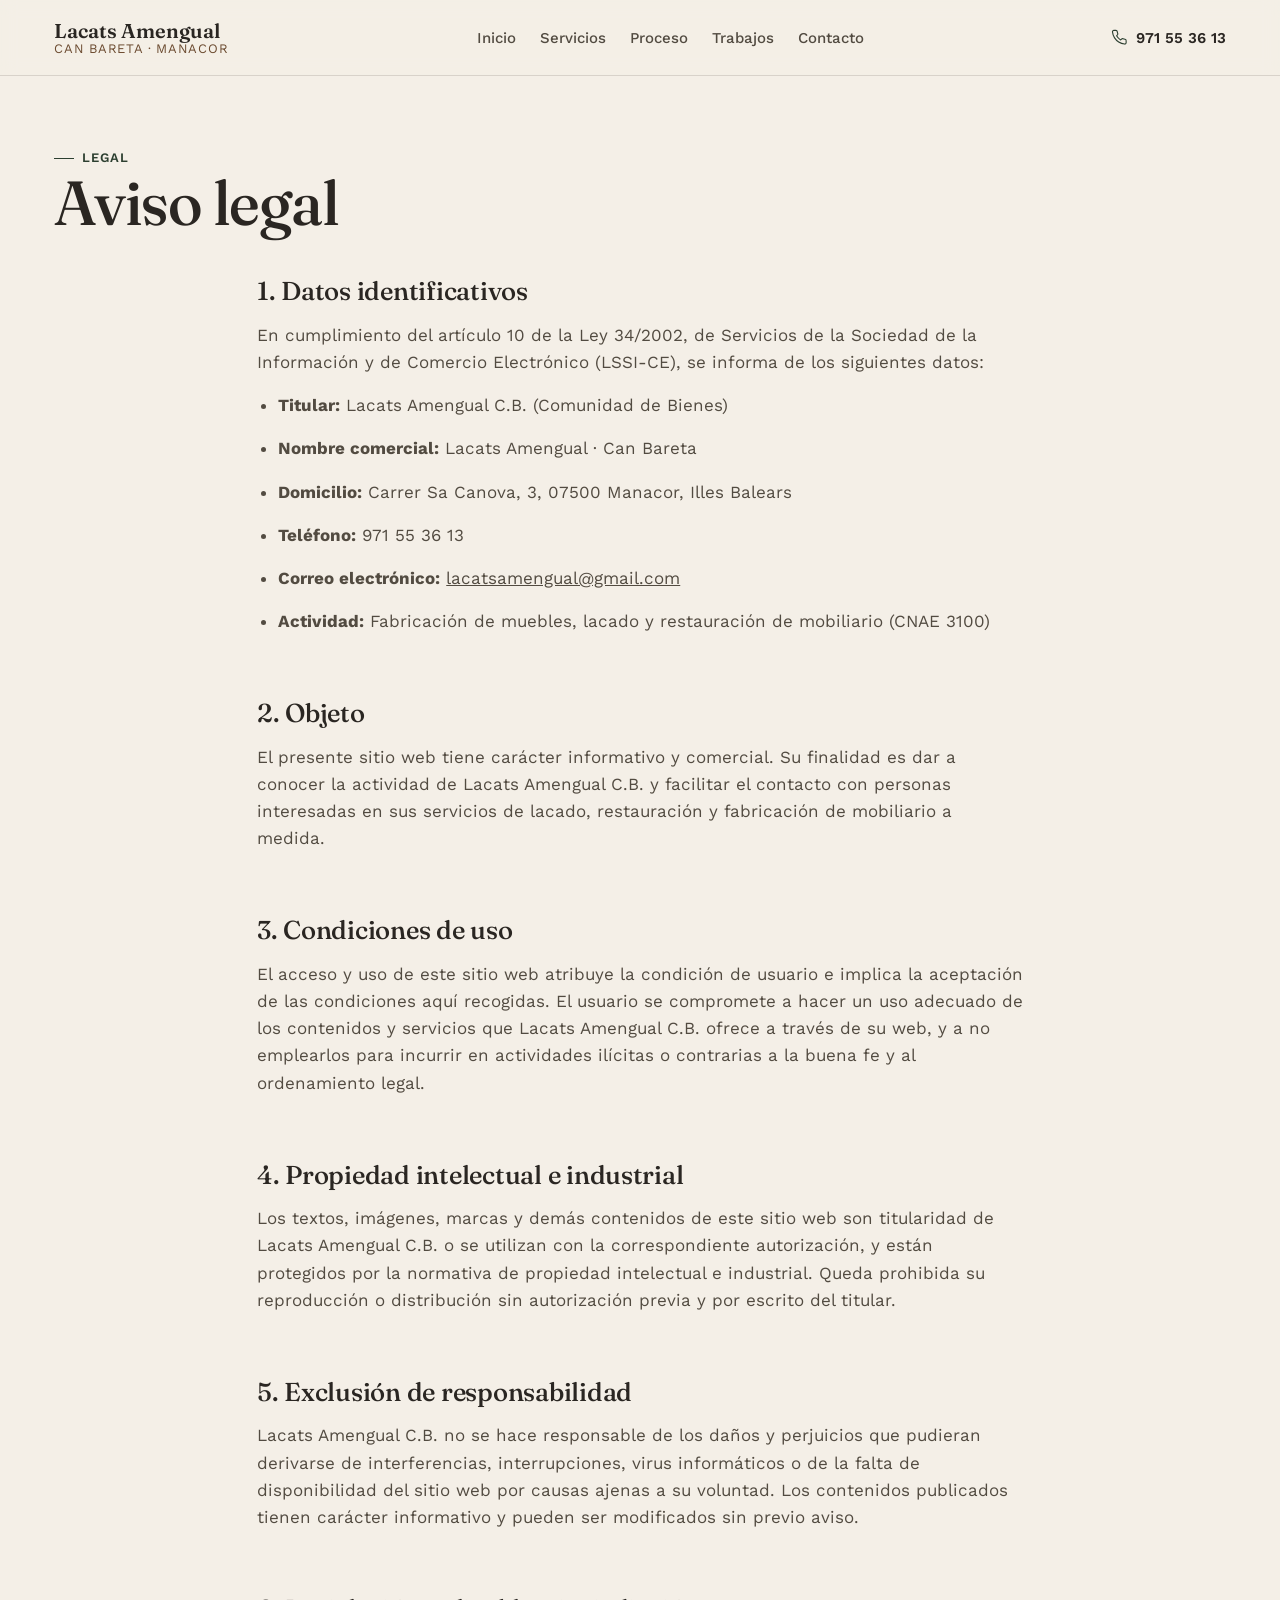
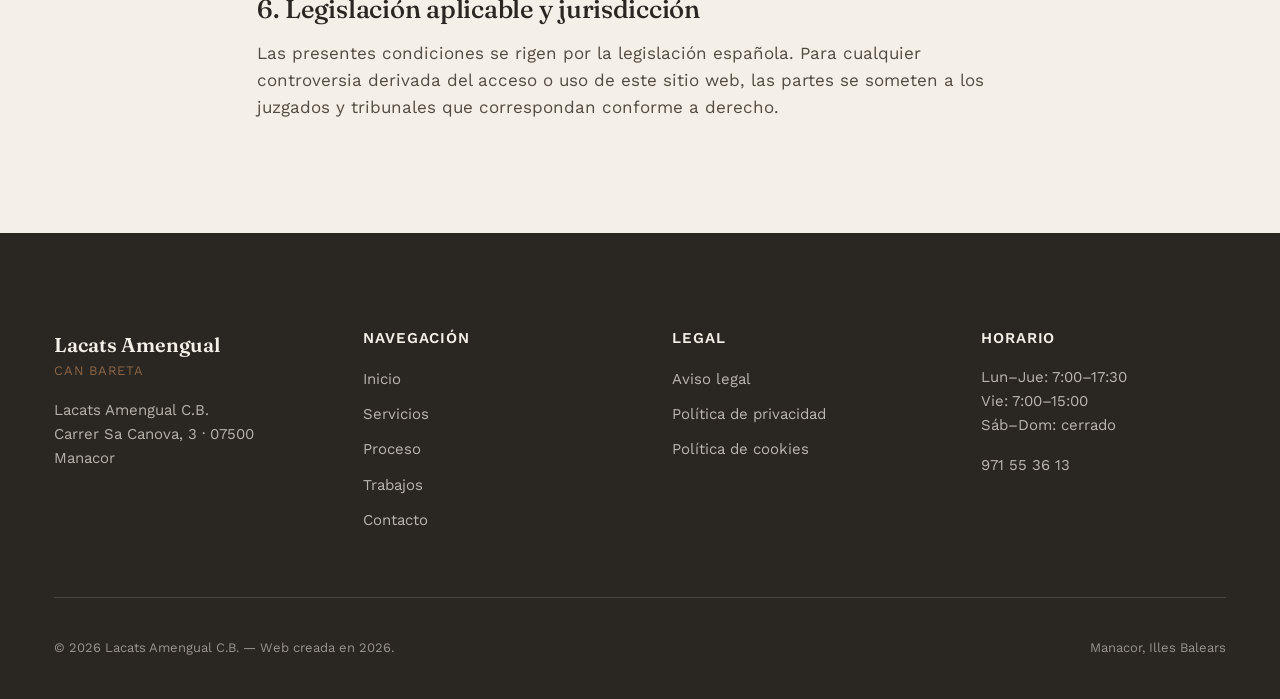
==== aviso-legal.html @ dda6a901 "Primera version de la web: home, paginas legales, assets y config SEO Sitio estatico completo para L" ====
<!doctype html>
<html lang="es">
<head>
<meta charset="UTF-8">
<meta name="viewport" content="width=device-width, initial-scale=1">
<title>Aviso legal | Lacats Amengual</title>
<meta name="description" content="Aviso legal de Lacats Amengual C.B. (Can Bareta), taller de lacado y restauración de mobiliario en Manacor.">
<link rel="canonical" href="https://www.lacatsamengual.es/aviso-legal.html">
<meta name="robots" content="noindex, follow">
<link rel="icon" href="/assets/favicon.svg" type="image/svg+xml">
<link rel="manifest" href="/site.webmanifest">
<meta name="theme-color" content="#3E5641">
<link rel="preconnect" href="https://fonts.googleapis.com">
<link rel="preconnect" href="https://fonts.gstatic.com" crossorigin>
<link rel="stylesheet" href="styles.css">
</head>
<body>
<a class="skip-link" href="#contenido">Saltar al contenido</a>

<header class="site-header">
  <div class="wrap">
    <a class="brand" href="index.html">
      <span class="brand-name">Lacats Amengual</span>
      <span class="brand-sub">Can Bareta · Manacor</span>
    </a>
    <nav class="nav-primary" aria-label="Navegación principal">
      <ul class="nav-links">
        <li><a href="index.html#inicio">Inicio</a></li>
        <li><a href="index.html#servicios">Servicios</a></li>
        <li><a href="index.html#proceso">Proceso</a></li>
        <li><a href="index.html#trabajos">Trabajos</a></li>
        <li><a href="index.html#contacto">Contacto</a></li>
      </ul>
    </nav>
    <div class="header-actions">
      <a class="call-chip" href="tel:+34971553613" aria-label="Llamar al 971 55 36 13">
        <svg viewBox="0 0 24 24" fill="none" stroke="currentColor" stroke-width="1.6" stroke-linecap="round" stroke-linejoin="round" aria-hidden="true"><path d="M22 16.92v3a2 2 0 01-2.18 2 19.79 19.79 0 01-8.63-3.07 19.5 19.5 0 01-6-6 19.79 19.79 0 01-3.07-8.67A2 2 0 014.11 2h3a2 2 0 012 1.72c.13.96.36 1.9.7 2.81a2 2 0 01-.45 2.11L8.09 9.91a16 16 0 006 6l1.27-1.27a2 2 0 012.11-.45c.9.34 1.85.57 2.81.7A2 2 0 0122 16.92z"/></svg>
        971 55 36 13
      </a>
      <button class="nav-toggle" type="button" aria-expanded="false" aria-controls="nav-mobile" aria-label="Abrir menú">
        <svg class="icon-open" viewBox="0 0 24 24" fill="none" stroke="currentColor" stroke-width="1.6" stroke-linecap="round" aria-hidden="true"><line x1="3" y1="6" x2="21" y2="6"/><line x1="3" y1="12" x2="21" y2="12"/><line x1="3" y1="18" x2="21" y2="18"/></svg>
        <svg class="icon-close" viewBox="0 0 24 24" fill="none" stroke="currentColor" stroke-width="1.6" stroke-linecap="round" aria-hidden="true"><line x1="6" y1="6" x2="18" y2="18"/><line x1="18" y1="6" x2="6" y2="18"/></svg>
      </button>
    </div>
  </div>
</header>

<nav id="nav-mobile" class="nav-mobile" aria-label="Navegación móvil">
  <a href="index.html#inicio">Inicio</a>
  <a href="index.html#servicios">Servicios</a>
  <a href="index.html#proceso">Proceso</a>
  <a href="index.html#trabajos">Trabajos</a>
  <a href="index.html#contacto">Contacto</a>
  <a class="btn btn-primary" href="tel:+34971553613">Llamar 971 55 36 13</a>
</nav>

<main id="contenido">
  <div class="wrap legal-hero">
    <span class="eyebrow">Legal</span>
    <h1>Aviso legal</h1>
  </div>

  <div class="wrap section legal-content" style="padding-top:0">
    <h2>1. Datos identificativos</h2>
    <p>En cumplimiento del artículo 10 de la Ley 34/2002, de Servicios de la Sociedad de la Información y de Comercio Electrónico (LSSI-CE), se informa de los siguientes datos:</p>
    <ul>
      <li><strong>Titular:</strong> Lacats Amengual C.B. (Comunidad de Bienes)</li>
      <li><strong>Nombre comercial:</strong> Lacats Amengual · Can Bareta</li>
      <li><strong>Domicilio:</strong> Carrer Sa Canova, 3, 07500 Manacor, Illes Balears</li>
      <li><strong>Teléfono:</strong> 971 55 36 13</li>
      <li><strong>Correo electrónico:</strong> <a href="mailto:lacatsamengual@gmail.com">lacatsamengual@gmail.com</a></li>
      <li><strong>Actividad:</strong> Fabricación de muebles, lacado y restauración de mobiliario (CNAE 3100)</li>
    </ul>

    <h2>2. Objeto</h2>
    <p>El presente sitio web tiene carácter informativo y comercial. Su finalidad es dar a conocer la actividad de Lacats Amengual C.B. y facilitar el contacto con personas interesadas en sus servicios de lacado, restauración y fabricación de mobiliario a medida.</p>

    <h2>3. Condiciones de uso</h2>
    <p>El acceso y uso de este sitio web atribuye la condición de usuario e implica la aceptación de las condiciones aquí recogidas. El usuario se compromete a hacer un uso adecuado de los contenidos y servicios que Lacats Amengual C.B. ofrece a través de su web, y a no emplearlos para incurrir en actividades ilícitas o contrarias a la buena fe y al ordenamiento legal.</p>

    <h2>4. Propiedad intelectual e industrial</h2>
    <p>Los textos, imágenes, marcas y demás contenidos de este sitio web son titularidad de Lacats Amengual C.B. o se utilizan con la correspondiente autorización, y están protegidos por la normativa de propiedad intelectual e industrial. Queda prohibida su reproducción o distribución sin autorización previa y por escrito del titular.</p>

    <h2>5. Exclusión de responsabilidad</h2>
    <p>Lacats Amengual C.B. no se hace responsable de los daños y perjuicios que pudieran derivarse de interferencias, interrupciones, virus informáticos o de la falta de disponibilidad del sitio web por causas ajenas a su voluntad. Los contenidos publicados tienen carácter informativo y pueden ser modificados sin previo aviso.</p>

    <h2>6. Legislación aplicable y jurisdicción</h2>
    <p>Las presentes condiciones se rigen por la legislación española. Para cualquier controversia derivada del acceso o uso de este sitio web, las partes se someten a los juzgados y tribunales que correspondan conforme a derecho.</p>
  </div>
</main>

<footer class="site-footer">
  <div class="wrap">
    <div class="footer-grid">
      <div class="footer-brand">
        <span class="brand-name">Lacats Amengual</span>
        <span class="brand-sub">Can Bareta</span>
        <p>Lacats Amengual C.B.<br>Carrer Sa Canova, 3 · 07500 Manacor</p>
      </div>
      <div class="footer-col">
        <h4>Navegación</h4>
        <ul>
          <li><a href="index.html#inicio">Inicio</a></li>
          <li><a href="index.html#servicios">Servicios</a></li>
          <li><a href="index.html#proceso">Proceso</a></li>
          <li><a href="index.html#trabajos">Trabajos</a></li>
          <li><a href="index.html#contacto">Contacto</a></li>
        </ul>
      </div>
      <div class="footer-col">
        <h4>Legal</h4>
        <ul>
          <li><a href="aviso-legal.html">Aviso legal</a></li>
          <li><a href="politica-privacidad.html">Política de privacidad</a></li>
          <li><a href="politica-cookies.html">Política de cookies</a></li>
        </ul>
      </div>
      <div class="footer-col">
        <h4>Horario</h4>
        <p>Lun–Jue: 7:00–17:30<br>Vie: 7:00–15:00<br>Sáb–Dom: cerrado</p>
        <p style="margin-top: var(--space-sm)"><a href="tel:+34971553613">971 55 36 13</a></p>
      </div>
    </div>
    <div class="footer-bottom">
      <span>© 2026 Lacats Amengual C.B. — Web creada en 2026.</span>
      <span>Manacor, Illes Balears</span>
    </div>
  </div>
</footer>

<a class="call-fab" href="tel:+34971553613" aria-label="Llamar a Lacats Amengual, 971 55 36 13">
  <svg viewBox="0 0 24 24" fill="none" stroke="currentColor" stroke-width="1.8" stroke-linecap="round" stroke-linejoin="round" aria-hidden="true"><path d="M22 16.92v3a2 2 0 01-2.18 2 19.79 19.79 0 01-8.63-3.07 19.5 19.5 0 01-6-6 19.79 19.79 0 01-3.07-8.67A2 2 0 014.11 2h3a2 2 0 012 1.72c.13.96.36 1.9.7 2.81a2 2 0 01-.45 2.11L8.09 9.91a16 16 0 006 6l1.27-1.27a2 2 0 012.11-.45c.9.34 1.85.57 2.81.7A2 2 0 0122 16.92z"/></svg>
</a>

<script src="main.js"></script>
</body>
</html>
---- styles.css ----
/* Lacats Amengual · Can Bareta — hoja de estilos única
   Tokens: color, tipografia, espaciado (escala 4pt), movimiento */

@import url("https://fonts.googleapis.com/css2?family=Fraunces:ital,opsz,wght@0,9..144,400;0,9..144,500;0,9..144,600;1,9..144,500&family=Work+Sans:wght@400;500;600;700&display=swap");

:root {
  /* Color */
  --color-cream: #F4EFE7;
  --color-cream-alt: #ECE3D2;
  --color-paper: #FFFFFF;
  --color-walnut: #6B4A2F;
  --color-walnut-dark: #4E3620;
  --color-walnut-light: #8B6647;
  --color-sage: #3E5641;
  --color-sage-dark: #2C3F30;
  --color-sage-light: #547059;
  --color-charcoal: #2A2622;
  --color-charcoal-soft: #524B41;
  --color-line: rgba(42, 38, 34, 0.14);
  --color-line-strong: rgba(42, 38, 34, 0.26);
  --color-focus: #1E5F74;

  /* Tipografia */
  --font-display: "Fraunces", "Iowan Old Style", Georgia, serif;
  --font-body: "Work Sans", -apple-system, BlinkMacSystemFont, "Segoe UI", sans-serif;

  --text-xs: clamp(0.75rem, 0.72rem + 0.12vw, 0.8125rem);
  --text-sm: clamp(0.875rem, 0.84rem + 0.14vw, 0.9375rem);
  --text-base: clamp(1rem, 0.96rem + 0.16vw, 1.0625rem);
  --text-lg: clamp(1.125rem, 1.07rem + 0.24vw, 1.25rem);
  --text-xl: clamp(1.375rem, 1.28rem + 0.42vw, 1.625rem);
  --text-2xl: clamp(1.75rem, 1.58rem + 0.72vw, 2.25rem);
  --text-3xl: clamp(2.1rem, 1.82rem + 1.2vw, 2.9rem);
  --text-display: clamp(2.6rem, 2.05rem + 2.3vw, 4.4rem);

  --leading-tight: 1.1;
  --leading-snug: 1.32;
  --leading-normal: 1.6;

  /* Espaciado — escala 4pt */
  --space-3xs: 0.25rem;
  --space-2xs: 0.5rem;
  --space-xs: 0.75rem;
  --space-sm: 1rem;
  --space-md: 1.5rem;
  --space-lg: 2.5rem;
  --space-xl: 4rem;
  --space-2xl: 6rem;
  --space-3xl: 8.5rem;

  /* Movimiento */
  --ease-out: cubic-bezier(0.16, 1, 0.3, 1);
  --ease-in-out: cubic-bezier(0.65, 0, 0.35, 1);
  --dur-fast: 150ms;
  --dur-base: 240ms;
  --dur-slow: 420ms;

  --radius-sm: 2px;
  --radius-md: 6px;
  --radius-full: 999px;

  --max-width: 1220px;
  --header-height: 76px;
}

/* Reset */
*, *::before, *::after { box-sizing: border-box; }
html { overflow-x: clip; }
body { overflow-x: clip; }
html { scroll-behavior: smooth; }
body {
  margin: 0;
  min-height: 100vh;
  background: var(--color-cream);
  color: var(--color-charcoal);
  font-family: var(--font-body);
  font-size: var(--text-base);
  line-height: var(--leading-normal);
  -webkit-font-smoothing: antialiased;
  text-rendering: optimizeLegibility;
}
img, svg { display: block; max-width: 100%; height: auto; }
a { color: inherit; }
ul, ol { margin: 0; padding: 0; list-style: none; }
h1, h2, h3, h4, p, figure { margin: 0; }
button { font: inherit; color: inherit; background: none; border: 0; cursor: pointer; }
input, textarea, select { font: inherit; color: inherit; }

@media (prefers-reduced-motion: reduce) {
  html { scroll-behavior: auto; }
  *, *::before, *::after {
    animation-duration: 0.01ms !important;
    animation-iteration-count: 1 !important;
    transition-duration: 0.01ms !important;
    scroll-behavior: auto !important;
  }
}

/* Tipografia base */
h1, h2, h3, h4 {
  font-family: var(--font-display);
  font-weight: 500;
  font-style: normal;
  letter-spacing: -0.01em;
  color: var(--color-charcoal);
  overflow-wrap: anywhere;
}
h1 { font-size: var(--text-display); line-height: var(--leading-tight); letter-spacing: -0.02em; }
h2 { font-size: var(--text-3xl); line-height: var(--leading-tight); }
h3 { font-size: var(--text-xl); line-height: var(--leading-snug); }
h4 { font-size: var(--text-lg); line-height: var(--leading-snug); font-weight: 600; font-family: var(--font-body); }

.eyebrow {
  display: inline-flex;
  align-items: center;
  gap: var(--space-2xs);
  font-family: var(--font-body);
  font-size: var(--text-xs);
  font-weight: 600;
  letter-spacing: 0.08em;
  text-transform: uppercase;
  color: var(--color-sage-dark);
}
.eyebrow::before {
  content: "";
  width: 1.25rem;
  height: 1px;
  background: currentColor;
}

.lede {
  font-size: var(--text-lg);
  color: var(--color-charcoal-soft);
  max-width: 46ch;
}

/* Utilidades de layout */
.wrap {
  width: 100%;
  max-width: var(--max-width);
  margin-inline: auto;
  padding-inline: var(--space-md);
}
.section { padding-block: var(--space-2xl); }
.section--alt { background: var(--color-cream-alt); }
.section-head {
  display: flex;
  flex-direction: column;
  gap: var(--space-xs);
  max-width: 60ch;
  margin-bottom: var(--space-xl);
}
.hr-line { border: 0; border-top: 1px solid var(--color-line); margin: 0; }

.skip-link {
  position: absolute;
  left: var(--space-sm);
  top: -3rem;
  background: var(--color-charcoal);
  color: var(--color-cream);
  padding: var(--space-2xs) var(--space-sm);
  border-radius: var(--radius-sm);
  z-index: 200;
  transition: top var(--dur-base) var(--ease-out);
}
.skip-link:focus { top: var(--space-sm); }

:focus-visible {
  outline: 2px solid var(--color-focus);
  outline-offset: 2px;
}

/* Botones */
.btn {
  display: inline-flex;
  align-items: center;
  justify-content: center;
  gap: var(--space-2xs);
  padding: 0.9rem 1.5rem;
  border-radius: var(--radius-sm);
  font-weight: 600;
  font-size: var(--text-sm);
  letter-spacing: 0.01em;
  white-space: nowrap;
  text-decoration: none;
  border: 1px solid transparent;
  transition: background var(--dur-base) var(--ease-out), color var(--dur-base) var(--ease-out),
    border-color var(--dur-base) var(--ease-out), transform var(--dur-fast) var(--ease-out);
}
.btn:active { transform: translateY(1px); }
.btn-primary { background: var(--color-sage); color: var(--color-cream); }
.btn-primary:hover { background: var(--color-sage-dark); }
.btn-outline { background: transparent; color: var(--color-charcoal); border-color: var(--color-line-strong); }
.btn-outline:hover { border-color: var(--color-charcoal); background: rgba(42,38,34,0.04); }
.btn-ghost { background: transparent; color: var(--color-walnut-dark); padding-inline: 0.25rem; }
.btn-ghost:hover { color: var(--color-sage-dark); }
.btn svg { width: 1.05em; height: 1.05em; flex: none; }

/* Cabecera */
.site-header {
  position: fixed;
  top: 0; left: 0; right: 0;
  z-index: 100;
  height: var(--header-height);
  display: flex;
  align-items: center;
  background: rgba(244, 239, 231, 0.92);
  backdrop-filter: blur(8px);
  border-bottom: 1px solid var(--color-line);
}
.site-header .wrap {
  display: flex;
  align-items: center;
  justify-content: space-between;
  gap: var(--space-md);
}
.brand {
  display: flex;
  flex-direction: column;
  line-height: 1.15;
  text-decoration: none;
}
.brand-name { font-family: var(--font-display); font-weight: 600; font-size: var(--text-lg); color: var(--color-charcoal); }
.brand-sub { font-size: var(--text-xs); letter-spacing: 0.06em; text-transform: uppercase; color: var(--color-walnut); }

.nav-primary { display: flex; align-items: center; gap: var(--space-lg); }
.nav-links { display: flex; gap: var(--space-md); }
.nav-links a {
  text-decoration: none;
  font-size: var(--text-sm);
  font-weight: 500;
  color: var(--color-charcoal-soft);
  padding-block: var(--space-3xs);
  border-bottom: 1px solid transparent;
  transition: color var(--dur-base) var(--ease-out), border-color var(--dur-base) var(--ease-out);
}
.nav-links a:hover, .nav-links a.is-active { color: var(--color-charcoal); border-color: var(--color-sage); }

.header-actions { display: flex; align-items: center; gap: var(--space-sm); }
.call-chip {
  display: inline-flex;
  align-items: center;
  gap: var(--space-2xs);
  font-weight: 600;
  font-size: var(--text-sm);
  text-decoration: none;
  color: var(--color-charcoal);
}
.call-chip svg { width: 1.1em; height: 1.1em; color: var(--color-sage-dark); }

.nav-toggle {
  display: none;
  width: 44px; height: 44px;
  align-items: center;
  justify-content: center;
  border-radius: var(--radius-sm);
}
.nav-toggle svg { width: 22px; height: 22px; }
.nav-toggle .icon-close { display: none; }
.nav-toggle[aria-expanded="true"] .icon-open { display: none; }
.nav-toggle[aria-expanded="true"] .icon-close { display: block; }

/* Hero */
.hero {
  padding-top: calc(var(--header-height) + var(--space-2xl));
  padding-bottom: var(--space-2xl);
  position: relative;
}
.hero .wrap {
  display: grid;
  grid-template-columns: 1.05fr 0.95fr;
  gap: var(--space-2xl);
  align-items: center;
}
.hero-copy { display: flex; flex-direction: column; gap: var(--space-md); }
.hero-title { font-size: var(--text-display); }
.hero-actions { display: flex; flex-wrap: wrap; gap: var(--space-sm); margin-top: var(--space-xs); }
.hero-meta {
  display: flex;
  flex-wrap: wrap;
  gap: var(--space-md);
  margin-top: var(--space-sm);
  padding-top: var(--space-sm);
  border-top: 1px solid var(--color-line);
  font-size: var(--text-sm);
  color: var(--color-charcoal-soft);
}
.hero-meta strong { color: var(--color-charcoal); font-weight: 600; }
.hero-media { position: relative; }
.hero-media figure {
  border-radius: var(--radius-md);
  overflow: hidden;
  border: 1px solid var(--color-line);
  aspect-ratio: 4 / 5;
}
.hero-media img { width: 100%; height: 100%; object-fit: cover; }
.hero-rating {
  position: absolute;
  left: -1.25rem;
  bottom: -1.25rem;
  background: var(--color-paper);
  border: 1px solid var(--color-line);
  border-radius: var(--radius-md);
  padding: var(--space-sm) var(--space-md);
  display: flex;
  align-items: center;
  gap: var(--space-xs);
  box-shadow: 0 12px 28px -18px rgba(42,38,34,0.35);
}
.hero-rating .stars { color: var(--color-walnut); font-size: var(--text-lg); letter-spacing: 0.05em; }
.hero-rating .rating-text { font-size: var(--text-xs); color: var(--color-charcoal-soft); }
.hero-rating .rating-text strong { color: var(--color-charcoal); font-family: var(--font-display); font-size: var(--text-base); }

/* Servicios */
.service-grid {
  display: grid;
  grid-template-columns: minmax(0, 1fr);
  border-top: 1px solid var(--color-line);
  border-left: 1px solid var(--color-line);
  border-radius: var(--radius-md);
  overflow: hidden;
}
@media (min-width: 640px) { .service-grid { grid-template-columns: repeat(2, minmax(0, 1fr)); } }
@media (min-width: 980px) { .service-grid { grid-template-columns: repeat(3, minmax(0, 1fr)); } }
.service-card {
  background: var(--color-paper);
  padding: var(--space-lg) var(--space-md);
  display: flex;
  flex-direction: column;
  gap: var(--space-sm);
  border-right: 1px solid var(--color-line);
  border-bottom: 1px solid var(--color-line);
  transition: background var(--dur-base) var(--ease-out);
}
.service-card:hover { background: var(--color-cream); }
.service-icon {
  width: 2.75rem; height: 2.75rem;
  display: flex; align-items: center; justify-content: center;
  border: 1px solid var(--color-line-strong);
  border-radius: var(--radius-full);
  color: var(--color-sage-dark);
}
.service-icon svg { width: 1.4rem; height: 1.4rem; }
.service-card p { color: var(--color-charcoal-soft); font-size: var(--text-sm); }

/* Diferenciales */
.diff-grid {
  display: grid;
  grid-template-columns: repeat(auto-fit, minmax(220px, 1fr));
  gap: var(--space-lg);
}
.diff-item { display: flex; flex-direction: column; gap: var(--space-2xs); border-top: 1px solid var(--color-line-strong); padding-top: var(--space-sm); }
.diff-figure { font-family: var(--font-display); font-size: var(--text-2xl); color: var(--color-walnut); }
.diff-item p { color: var(--color-charcoal-soft); font-size: var(--text-sm); }

/* Proceso */
.process-list { display: flex; flex-direction: column; }
.process-item {
  display: grid;
  grid-template-columns: 4.5rem 1fr;
  gap: var(--space-md);
  padding-block: var(--space-lg);
  border-top: 1px solid var(--color-line);
}
.process-item:last-child { border-bottom: 1px solid var(--color-line); }
.process-num { font-family: var(--font-display); font-size: var(--text-2xl); color: var(--color-sage); line-height: 1; }
.process-body h3 { margin-bottom: var(--space-2xs); }
.process-body p { color: var(--color-charcoal-soft); max-width: 60ch; }

/* Galeria */
.gallery-grid {
  display: grid;
  grid-template-columns: repeat(2, minmax(0, 1fr));
  gap: var(--space-sm);
}
@media (min-width: 720px) { .gallery-grid { grid-template-columns: repeat(3, minmax(0, 1fr)); } }
.gallery-item {
  border: 0;
  padding: 0;
  border-radius: var(--radius-md);
  overflow: hidden;
  position: relative;
  aspect-ratio: 4 / 3;
  cursor: zoom-in;
}
.gallery-item:nth-child(5n+1) { aspect-ratio: 3 / 4; }
.gallery-item img { width: 100%; height: 100%; object-fit: cover; transition: transform var(--dur-slow) var(--ease-out); }
.gallery-item:hover img, .gallery-item:focus-visible img { transform: scale(1.04); }
.gallery-caption {
  position: absolute; inset-inline: 0; bottom: 0;
  padding: var(--space-sm);
  font-size: var(--text-xs);
  color: #fff;
  background: linear-gradient(to top, rgba(20,18,15,0.72), transparent);
  text-align: left;
  opacity: 0;
  transform: translateY(6px);
  transition: opacity var(--dur-base) var(--ease-out), transform var(--dur-base) var(--ease-out);
}
.gallery-item:hover .gallery-caption, .gallery-item:focus-visible .gallery-caption { opacity: 1; transform: translateY(0); }

.lightbox {
  position: fixed; inset: 0; z-index: 300;
  background: rgba(20, 18, 15, 0.92);
  display: none;
  align-items: center;
  justify-content: center;
  padding: var(--space-md);
}
.lightbox.is-open { display: flex; }
.lightbox figure { max-width: min(90vw, 1100px); max-height: 82vh; margin: 0; }
.lightbox img { max-height: 82vh; width: auto; margin-inline: auto; border-radius: var(--radius-sm); }
.lightbox figcaption { color: var(--color-cream); text-align: center; margin-top: var(--space-sm); font-size: var(--text-sm); }
.lightbox-close {
  position: absolute; top: var(--space-md); right: var(--space-md);
  width: 44px; height: 44px;
  display: flex; align-items: center; justify-content: center;
  color: var(--color-cream);
  border: 1px solid rgba(244,239,231,0.3);
  border-radius: var(--radius-full);
}
.lightbox-close svg { width: 20px; height: 20px; }
.lightbox-nav {
  position: absolute; top: 50%; transform: translateY(-50%);
  width: 48px; height: 48px;
  display: flex; align-items: center; justify-content: center;
  color: var(--color-cream);
  border: 1px solid rgba(244,239,231,0.3);
  border-radius: var(--radius-full);
}
.lightbox-nav svg { width: 22px; height: 22px; }
.lightbox-prev { left: var(--space-md); }
.lightbox-next { right: var(--space-md); }

/* Testimonios */
.testimonial-head {
  display: flex;
  align-items: baseline;
  justify-content: space-between;
  flex-wrap: wrap;
  gap: var(--space-md);
  margin-bottom: var(--space-xl);
}
.rating-badge { display: flex; align-items: center; gap: var(--space-sm); }
.rating-badge .stars { color: var(--color-walnut); font-size: var(--text-xl); }
.rating-badge .rating-num { font-family: var(--font-display); font-size: var(--text-2xl); }
.testimonial-grid {
  display: grid;
  grid-template-columns: repeat(auto-fit, minmax(260px, 1fr));
  gap: var(--space-md);
}
.testimonial-card {
  background: var(--color-paper);
  border: 1px solid var(--color-line);
  border-radius: var(--radius-md);
  padding: var(--space-lg) var(--space-md);
  display: flex;
  flex-direction: column;
  gap: var(--space-sm);
}
.testimonial-card .stars { color: var(--color-walnut); font-size: var(--text-sm); letter-spacing: 0.1em; }
.testimonial-card blockquote { margin: 0; font-family: var(--font-display); font-size: var(--text-lg); line-height: var(--leading-snug); }
.testimonial-card cite { font-style: normal; font-size: var(--text-sm); color: var(--color-charcoal-soft); }

/* Zona de servicio */
.service-area { display: flex; flex-wrap: wrap; gap: var(--space-sm); }
.area-chip {
  border: 1px solid var(--color-line-strong);
  border-radius: var(--radius-full);
  padding: var(--space-2xs) var(--space-sm);
  font-size: var(--text-sm);
}
.area-chip.is-primary { background: var(--color-sage); color: var(--color-cream); border-color: var(--color-sage); font-weight: 600; }

/* Contacto */
.contact-grid {
  display: grid;
  grid-template-columns: 1fr;
  gap: var(--space-xl);
}
@media (min-width: 900px) { .contact-grid { grid-template-columns: 0.9fr 1.1fr; } }
.contact-info { display: flex; flex-direction: column; gap: var(--space-lg); }
.contact-block h3 { margin-bottom: var(--space-2xs); }
.contact-block p, .contact-block a { color: var(--color-charcoal-soft); text-decoration: none; }
.contact-block .contact-phone { font-family: var(--font-display); font-size: var(--text-2xl); color: var(--color-charcoal); text-decoration: none; }
.contact-block .contact-phone:hover { color: var(--color-sage-dark); }
.hours-table { width: 100%; border-collapse: collapse; font-size: var(--text-sm); }
.hours-table td { padding-block: var(--space-2xs); border-top: 1px solid var(--color-line); }
.hours-table td:last-child { text-align: right; color: var(--color-charcoal); font-weight: 500; }

.map-frame {
  border: 1px solid var(--color-line);
  border-radius: var(--radius-md);
  overflow: hidden;
  aspect-ratio: 16 / 10;
  position: relative;
  background: var(--color-cream-alt);
}
.map-frame iframe { width: 100%; height: 100%; border: 0; }
.map-consent {
  position: absolute; inset: 0;
  display: flex; flex-direction: column; align-items: center; justify-content: center;
  gap: var(--space-sm);
  text-align: center;
  padding: var(--space-md);
}
.map-consent p { font-size: var(--text-sm); color: var(--color-charcoal-soft); max-width: 40ch; }

.contact-form {
  background: var(--color-paper);
  border: 1px solid var(--color-line);
  border-radius: var(--radius-md);
  padding: var(--space-lg);
  display: flex;
  flex-direction: column;
  gap: var(--space-md);
}
.form-row { display: flex; flex-direction: column; gap: var(--space-2xs); }
.form-row label { font-size: var(--text-sm); font-weight: 600; }
.form-row .req { color: var(--color-sage-dark); font-weight: 400; }
.form-row input, .form-row select, .form-row textarea {
  border: 1px solid var(--color-line-strong);
  border-radius: var(--radius-sm);
  padding: 0.75rem 0.9rem;
  background: var(--color-cream);
  font-size: var(--text-base);
  transition: border-color var(--dur-base) var(--ease-out), background var(--dur-base) var(--ease-out);
}
.form-row input:hover, .form-row select:hover, .form-row textarea:hover { border-color: var(--color-charcoal-soft); }
.form-row input:focus-visible, .form-row select:focus-visible, .form-row textarea:focus-visible { background: var(--color-paper); }
.form-row textarea { resize: vertical; min-height: 7rem; }
.form-row.has-error input, .form-row.has-error select, .form-row.has-error textarea { border-color: #A23B2E; }
.field-error { display: none; font-size: var(--text-xs); color: #A23B2E; }
.form-row.has-error .field-error { display: block; }
.form-honeypot { position: absolute; left: -9999px; width: 1px; height: 1px; overflow: hidden; }
.form-status { font-size: var(--text-sm); padding: var(--space-sm); border-radius: var(--radius-sm); display: none; }
.form-status.is-visible { display: block; }
.form-status.is-success { background: rgba(62,86,65,0.1); color: var(--color-sage-dark); }
.form-status.is-error { background: rgba(162,59,46,0.1); color: #A23B2E; }

/* Pie de pagina */
.site-footer { background: var(--color-charcoal); color: var(--color-cream); padding-block: var(--space-2xl) var(--space-lg); }
.footer-grid {
  display: grid;
  grid-template-columns: repeat(auto-fit, minmax(200px, 1fr));
  gap: var(--space-xl);
  padding-bottom: var(--space-xl);
  border-bottom: 1px solid rgba(244,239,231,0.14);
}
.footer-brand { display: flex; flex-direction: column; }
.footer-brand .brand-name { color: var(--color-cream); }
.footer-brand .brand-sub { color: var(--color-walnut-light); }
.footer-brand p { margin-top: var(--space-sm); color: rgba(244,239,231,0.7); font-size: var(--text-sm); max-width: 32ch; }
.footer-col h4 { color: var(--color-cream); font-family: var(--font-body); font-size: var(--text-sm); text-transform: uppercase; letter-spacing: 0.06em; margin-bottom: var(--space-sm); }
.footer-col ul { display: flex; flex-direction: column; gap: var(--space-2xs); }
.footer-col a, .footer-col p { color: rgba(244,239,231,0.72); text-decoration: none; font-size: var(--text-sm); }
.footer-col a:hover { color: var(--color-cream); }
.footer-bottom {
  padding-top: var(--space-lg);
  display: flex;
  flex-wrap: wrap;
  gap: var(--space-sm);
  justify-content: space-between;
  font-size: var(--text-xs);
  color: rgba(244,239,231,0.55);
}

/* Boton flotante de llamada (movil) */
.call-fab {
  position: fixed;
  right: var(--space-md);
  bottom: var(--space-md);
  z-index: 90;
  width: 56px; height: 56px;
  border-radius: var(--radius-full);
  background: var(--color-sage);
  color: var(--color-cream);
  display: none;
  align-items: center;
  justify-content: center;
  text-decoration: none;
  box-shadow: 0 14px 30px -12px rgba(42,38,34,0.55);
  transition: background var(--dur-base) var(--ease-out), transform var(--dur-fast) var(--ease-out);
}
.call-fab:hover { background: var(--color-sage-dark); }
.call-fab:active { transform: scale(0.96); }
.call-fab svg { width: 24px; height: 24px; }

/* Cookies */
.cookie-banner {
  position: fixed; inset-inline: 0; bottom: 0; z-index: 250;
  background: var(--color-charcoal);
  color: var(--color-cream);
  padding: var(--space-md);
  display: none;
}
.cookie-banner.is-visible { display: block; }
.cookie-banner .wrap { display: flex; flex-wrap: wrap; gap: var(--space-md); align-items: center; justify-content: space-between; max-width: var(--max-width); }
.cookie-banner p { font-size: var(--text-sm); color: rgba(244,239,231,0.85); max-width: 60ch; }
.cookie-banner a { color: var(--color-cream); text-decoration: underline; }
.cookie-actions { display: flex; gap: var(--space-sm); flex: none; }

/* Reveal on scroll */
.reveal { opacity: 0; transform: translateY(14px); transition: opacity var(--dur-slow) var(--ease-out), transform var(--dur-slow) var(--ease-out); }
.reveal.is-visible { opacity: 1; transform: translateY(0); }
@media (prefers-reduced-motion: reduce) {
  .reveal { opacity: 1; transform: none; transition: none; }
}

/* Menu movil */
.nav-mobile {
  position: fixed;
  top: var(--header-height); left: 0; right: 0; bottom: 0;
  background: var(--color-cream);
  z-index: 95;
  padding: var(--space-lg) var(--space-md);
  display: none;
  flex-direction: column;
  gap: var(--space-lg);
  overflow-y: auto;
}
.nav-mobile.is-open { display: flex; }
.nav-mobile a {
  font-family: var(--font-display);
  font-size: var(--text-2xl);
  text-decoration: none;
  color: var(--color-charcoal);
}
.nav-mobile .btn { align-self: flex-start; }

/* Paginas legales */
.legal-content { max-width: 74ch; }
.legal-content h2 { margin-top: var(--space-xl); margin-bottom: var(--space-sm); font-size: var(--text-xl); }
.legal-content h2:first-child { margin-top: 0; }
.legal-content p, .legal-content li { color: var(--color-charcoal-soft); margin-bottom: var(--space-sm); }
.legal-content ul { list-style: disc; padding-left: 1.25em; }
.legal-content .fill { color: var(--color-sage-dark); font-weight: 600; background: rgba(62,86,65,0.1); padding: 0 0.25em; border-radius: var(--radius-sm); }
.legal-hero { padding-top: calc(var(--header-height) + var(--space-xl)); padding-bottom: var(--space-lg); }

/* Responsive */
@media (max-width: 979px) {
  .nav-links, .header-actions .call-chip { display: none; }
  .nav-toggle { display: flex; }
  .hero .wrap { grid-template-columns: 1fr; }
  .hero-media { order: -1; }
  .hero-rating { left: var(--space-sm); bottom: -1rem; }
  .call-fab { display: flex; }
}
@media (max-width: 639px) {
  .hero-title { font-size: clamp(2.25rem, 8vw + 1rem, 3rem); }
  .process-item { grid-template-columns: 1fr; gap: var(--space-2xs); }
  .lightbox-nav { width: 40px; height: 40px; }
}

/* Grid con imagenes: nunca 1fr sin minmax(0, ...) */
.gallery-grid, .service-grid { min-width: 0; }
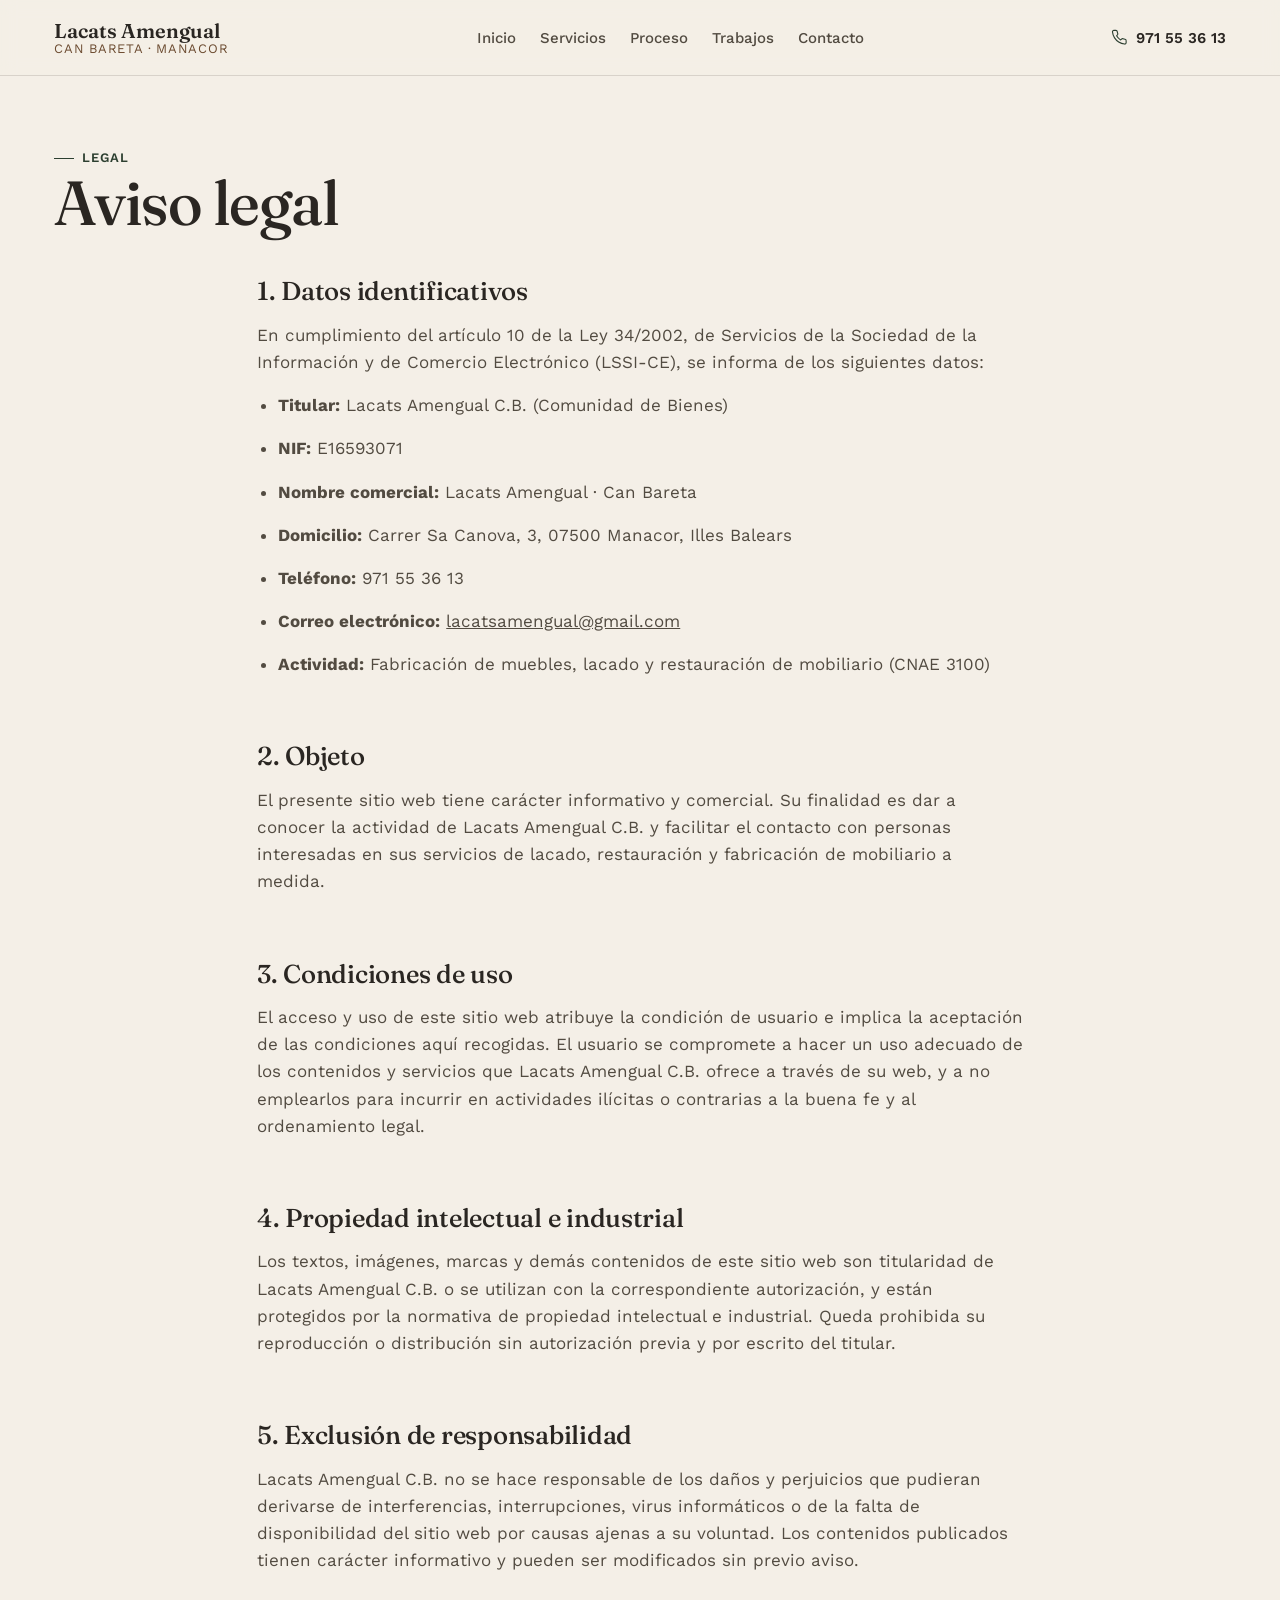
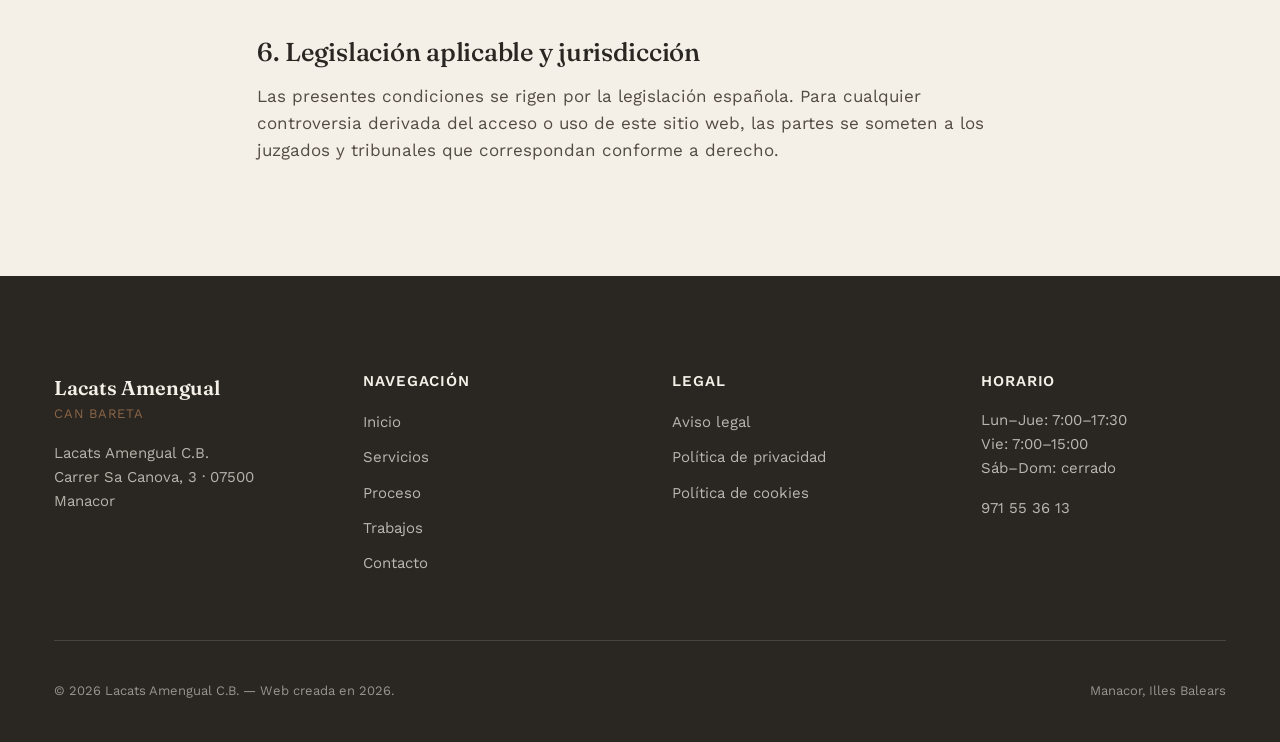
==== commit 19ff7ece: "Publicar NIF en el aviso legal Anade el NIF de Lacats Amengual C.B. (E16593071), requisito del artic" ====
--- a/aviso-legal.html
+++ b/aviso-legal.html
@@ -65,6 +65,7 @@
     <p>En cumplimiento del artículo 10 de la Ley 34/2002, de Servicios de la Sociedad de la Información y de Comercio Electrónico (LSSI-CE), se informa de los siguientes datos:</p>
     <ul>
       <li><strong>Titular:</strong> Lacats Amengual C.B. (Comunidad de Bienes)</li>
+      <li><strong>NIF:</strong> E16593071</li>
       <li><strong>Nombre comercial:</strong> Lacats Amengual · Can Bareta</li>
       <li><strong>Domicilio:</strong> Carrer Sa Canova, 3, 07500 Manacor, Illes Balears</li>
       <li><strong>Teléfono:</strong> 971 55 36 13</li>
--- a/styles.css
+++ b/styles.css
@@ -383,7 +383,6 @@
   aspect-ratio: 4 / 3;
   cursor: zoom-in;
 }
-.gallery-item:nth-child(5n+1) { aspect-ratio: 3 / 4; }
 .gallery-item img { width: 100%; height: 100%; object-fit: cover; transition: transform var(--dur-slow) var(--ease-out); }
 .gallery-item:hover img, .gallery-item:focus-visible img { transform: scale(1.04); }
 .gallery-caption {
@@ -475,17 +474,18 @@
 /* Contacto */
 .contact-grid {
   display: grid;
-  grid-template-columns: 1fr;
+  grid-template-columns: minmax(0, 1fr);
   gap: var(--space-xl);
-}
-@media (min-width: 900px) { .contact-grid { grid-template-columns: 0.9fr 1.1fr; } }
-.contact-info { display: flex; flex-direction: column; gap: var(--space-lg); }
+  min-width: 0;
+}
+@media (min-width: 900px) { .contact-grid { grid-template-columns: minmax(0, 0.9fr) minmax(0, 1.1fr); } }
+.contact-info { display: flex; flex-direction: column; gap: var(--space-lg); min-width: 0; }
 .contact-block h3 { margin-bottom: var(--space-2xs); }
 .contact-block p, .contact-block a { color: var(--color-charcoal-soft); text-decoration: none; }
 .contact-block .contact-phone { font-family: var(--font-display); font-size: var(--text-2xl); color: var(--color-charcoal); text-decoration: none; }
 .contact-block .contact-phone:hover { color: var(--color-sage-dark); }
-.hours-table { width: 100%; border-collapse: collapse; font-size: var(--text-sm); }
-.hours-table td { padding-block: var(--space-2xs); border-top: 1px solid var(--color-line); }
+.hours-table { width: 100%; table-layout: fixed; border-collapse: collapse; font-size: var(--text-sm); }
+.hours-table td { padding-block: var(--space-2xs); border-top: 1px solid var(--color-line); overflow-wrap: break-word; }
 .hours-table td:last-child { text-align: right; color: var(--color-charcoal); font-weight: 500; }
 
 .map-frame {
@@ -514,11 +514,13 @@
   display: flex;
   flex-direction: column;
   gap: var(--space-md);
-}
-.form-row { display: flex; flex-direction: column; gap: var(--space-2xs); }
+  min-width: 0;
+}
+.form-row { display: flex; flex-direction: column; gap: var(--space-2xs); min-width: 0; }
 .form-row label { font-size: var(--text-sm); font-weight: 600; }
 .form-row .req { color: var(--color-sage-dark); font-weight: 400; }
 .form-row input, .form-row select, .form-row textarea {
+  width: 100%;
   border: 1px solid var(--color-line-strong);
   border-radius: var(--radius-sm);
   padding: 0.75rem 0.9rem;
@@ -532,7 +534,8 @@
 .form-row.has-error input, .form-row.has-error select, .form-row.has-error textarea { border-color: #A23B2E; }
 .field-error { display: none; font-size: var(--text-xs); color: #A23B2E; }
 .form-row.has-error .field-error { display: block; }
-.form-honeypot { position: absolute; left: -9999px; width: 1px; height: 1px; overflow: hidden; }
+/* Honeypot anti-spam: oculto sin desplazarlo fuera del documento (evita overflow horizontal en movil) */
+.form-honeypot { position: absolute; width: 1px; height: 1px; padding: 0; margin: -1px; overflow: hidden; clip: rect(0, 0, 0, 0); white-space: nowrap; border: 0; }
 .form-status { font-size: var(--text-sm); padding: var(--space-sm); border-radius: var(--radius-sm); display: none; }
 .form-status.is-visible { display: block; }
 .form-status.is-success { background: rgba(62,86,65,0.1); color: var(--color-sage-dark); }
@@ -650,6 +653,9 @@
   .hero-title { font-size: clamp(2.25rem, 8vw + 1rem, 3rem); }
   .process-item { grid-template-columns: 1fr; gap: var(--space-2xs); }
   .lightbox-nav { width: 40px; height: 40px; }
+  .contact-form { padding: var(--space-md); }
+  .hours-table { font-size: var(--text-xs); }
+  .map-frame { aspect-ratio: 4 / 3; }
 }
 
 /* Grid con imagenes: nunca 1fr sin minmax(0, ...) */
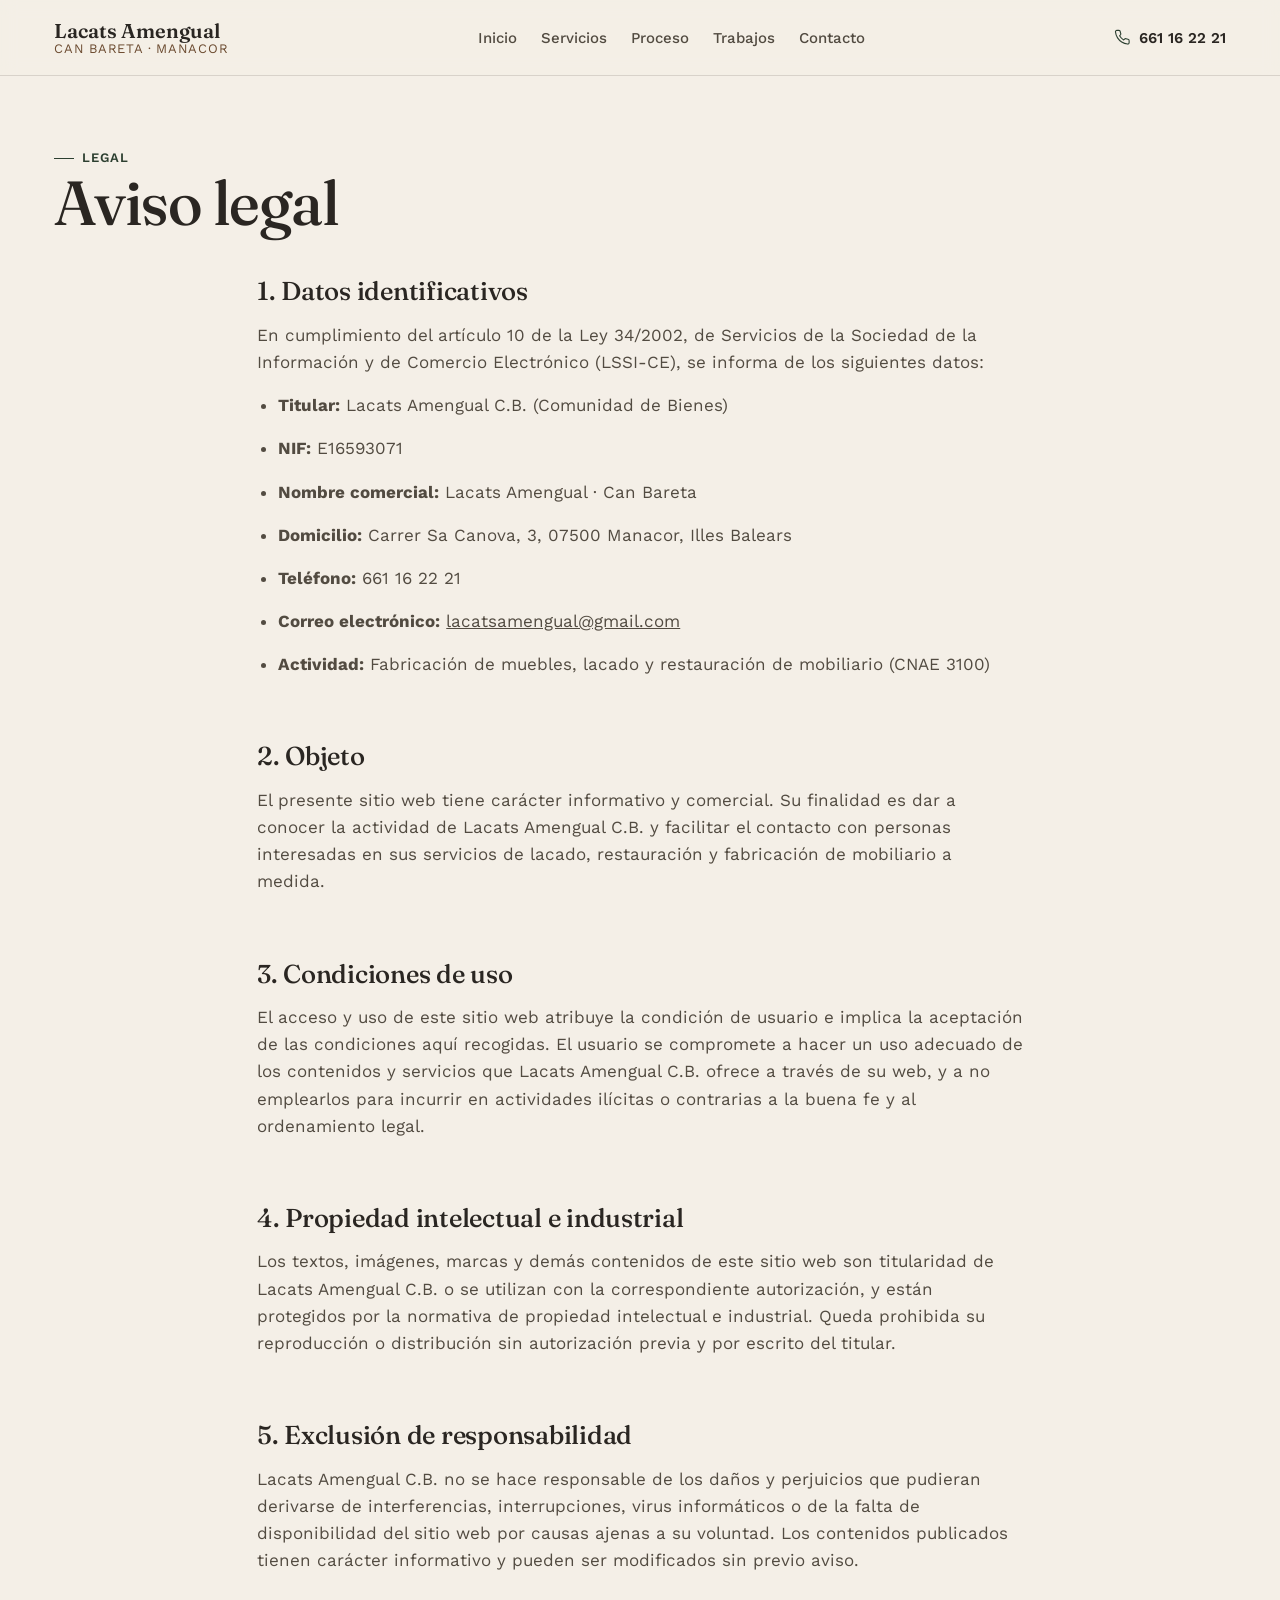
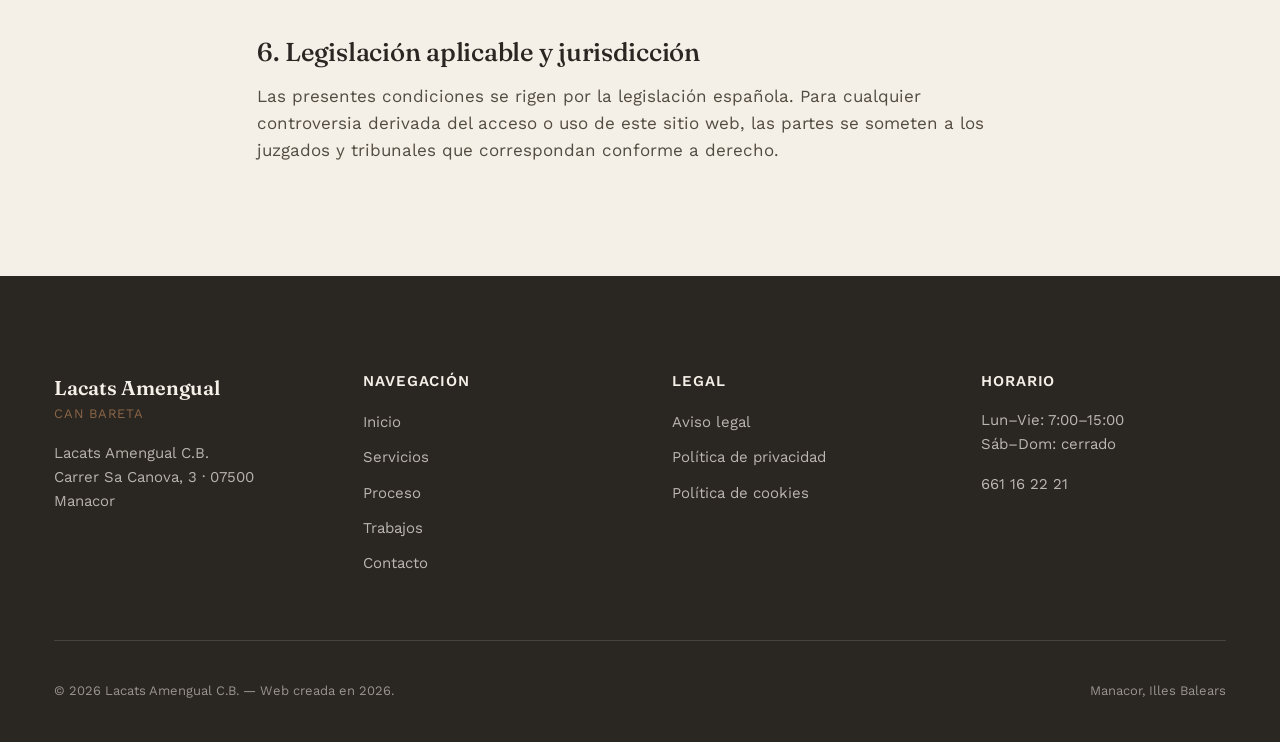
==== commit d912f64a: "Actualizar telefono, horario y quitar el acabado brillo - Telefono nuevo (661 16 22 21) en todas las" ====
--- a/aviso-legal.html
+++ b/aviso-legal.html
@@ -33,9 +33,9 @@
       </ul>
     </nav>
     <div class="header-actions">
-      <a class="call-chip" href="tel:+34971553613" aria-label="Llamar al 971 55 36 13">
+      <a class="call-chip" href="tel:+34661162221" aria-label="Llamar al 661 16 22 21">
         <svg viewBox="0 0 24 24" fill="none" stroke="currentColor" stroke-width="1.6" stroke-linecap="round" stroke-linejoin="round" aria-hidden="true"><path d="M22 16.92v3a2 2 0 01-2.18 2 19.79 19.79 0 01-8.63-3.07 19.5 19.5 0 01-6-6 19.79 19.79 0 01-3.07-8.67A2 2 0 014.11 2h3a2 2 0 012 1.72c.13.96.36 1.9.7 2.81a2 2 0 01-.45 2.11L8.09 9.91a16 16 0 006 6l1.27-1.27a2 2 0 012.11-.45c.9.34 1.85.57 2.81.7A2 2 0 0122 16.92z"/></svg>
-        971 55 36 13
+        661 16 22 21
       </a>
       <button class="nav-toggle" type="button" aria-expanded="false" aria-controls="nav-mobile" aria-label="Abrir menú">
         <svg class="icon-open" viewBox="0 0 24 24" fill="none" stroke="currentColor" stroke-width="1.6" stroke-linecap="round" aria-hidden="true"><line x1="3" y1="6" x2="21" y2="6"/><line x1="3" y1="12" x2="21" y2="12"/><line x1="3" y1="18" x2="21" y2="18"/></svg>
@@ -51,7 +51,7 @@
   <a href="index.html#proceso">Proceso</a>
   <a href="index.html#trabajos">Trabajos</a>
   <a href="index.html#contacto">Contacto</a>
-  <a class="btn btn-primary" href="tel:+34971553613">Llamar 971 55 36 13</a>
+  <a class="btn btn-primary" href="tel:+34661162221">Llamar 661 16 22 21</a>
 </nav>
 
 <main id="contenido">
@@ -68,7 +68,7 @@
       <li><strong>NIF:</strong> E16593071</li>
       <li><strong>Nombre comercial:</strong> Lacats Amengual · Can Bareta</li>
       <li><strong>Domicilio:</strong> Carrer Sa Canova, 3, 07500 Manacor, Illes Balears</li>
-      <li><strong>Teléfono:</strong> 971 55 36 13</li>
+      <li><strong>Teléfono:</strong> 661 16 22 21</li>
       <li><strong>Correo electrónico:</strong> <a href="mailto:lacatsamengual@gmail.com">lacatsamengual@gmail.com</a></li>
       <li><strong>Actividad:</strong> Fabricación de muebles, lacado y restauración de mobiliario (CNAE 3100)</li>
     </ul>
@@ -118,8 +118,8 @@
       </div>
       <div class="footer-col">
         <h4>Horario</h4>
-        <p>Lun–Jue: 7:00–17:30<br>Vie: 7:00–15:00<br>Sáb–Dom: cerrado</p>
-        <p style="margin-top: var(--space-sm)"><a href="tel:+34971553613">971 55 36 13</a></p>
+        <p>Lun–Vie: 7:00–15:00<br>Sáb–Dom: cerrado</p>
+        <p style="margin-top: var(--space-sm)"><a href="tel:+34661162221">661 16 22 21</a></p>
       </div>
     </div>
     <div class="footer-bottom">
@@ -129,7 +129,7 @@
   </div>
 </footer>
 
-<a class="call-fab" href="tel:+34971553613" aria-label="Llamar a Lacats Amengual, 971 55 36 13">
+<a class="call-fab" href="tel:+34661162221" aria-label="Llamar a Lacats Amengual, 661 16 22 21">
   <svg viewBox="0 0 24 24" fill="none" stroke="currentColor" stroke-width="1.8" stroke-linecap="round" stroke-linejoin="round" aria-hidden="true"><path d="M22 16.92v3a2 2 0 01-2.18 2 19.79 19.79 0 01-8.63-3.07 19.5 19.5 0 01-6-6 19.79 19.79 0 01-3.07-8.67A2 2 0 014.11 2h3a2 2 0 012 1.72c.13.96.36 1.9.7 2.81a2 2 0 01-.45 2.11L8.09 9.91a16 16 0 006 6l1.27-1.27a2 2 0 012.11-.45c.9.34 1.85.57 2.81.7A2 2 0 0122 16.92z"/></svg>
 </a>
 
--- a/styles.css
+++ b/styles.css
@@ -262,50 +262,61 @@
 
 /* Hero */
 .hero {
+  position: relative;
+  isolation: isolate;
+  overflow: hidden;
+  min-height: 640px;
   padding-top: calc(var(--header-height) + var(--space-2xl));
   padding-bottom: var(--space-2xl);
-  position: relative;
-}
-.hero .wrap {
-  display: grid;
-  grid-template-columns: 1.05fr 0.95fr;
-  gap: var(--space-2xl);
-  align-items: center;
-}
-.hero-copy { display: flex; flex-direction: column; gap: var(--space-md); }
-.hero-title { font-size: var(--text-display); }
+  display: flex;
+  flex-direction: column;
+  justify-content: center;
+}
+.hero-bg { position: absolute; inset: 0; z-index: -1; }
+.hero-bg img { width: 100%; height: 100%; object-fit: cover; object-position: 68% 55%; }
+.hero-scrim {
+  position: absolute;
+  inset: 0;
+  background:
+    linear-gradient(100deg, rgba(20,17,14,0.9) 0%, rgba(20,17,14,0.68) 34%, rgba(20,17,14,0.32) 58%, rgba(20,17,14,0.12) 78%),
+    linear-gradient(to top, rgba(20,17,14,0.55) 0%, rgba(20,17,14,0) 36%);
+}
+.hero-inner { position: relative; }
+.hero-copy { display: flex; flex-direction: column; gap: var(--space-md); max-width: 640px; }
+.hero-title { font-size: var(--text-display); color: var(--color-cream); }
+.hero-copy .eyebrow { color: var(--color-cream); }
+.hero-copy .eyebrow::before { background: var(--color-cream); }
+.hero-copy .lede { color: rgba(244,239,231,0.86); }
 .hero-actions { display: flex; flex-wrap: wrap; gap: var(--space-sm); margin-top: var(--space-xs); }
+.hero .btn-outline { color: var(--color-cream); border-color: rgba(244,239,231,0.5); }
+.hero .btn-outline:hover { border-color: var(--color-cream); background: rgba(244,239,231,0.12); }
 .hero-meta {
   display: flex;
   flex-wrap: wrap;
   gap: var(--space-md);
   margin-top: var(--space-sm);
   padding-top: var(--space-sm);
-  border-top: 1px solid var(--color-line);
+  border-top: 1px solid rgba(244,239,231,0.28);
   font-size: var(--text-sm);
-  color: var(--color-charcoal-soft);
-}
-.hero-meta strong { color: var(--color-charcoal); font-weight: 600; }
-.hero-media { position: relative; }
-.hero-media figure {
-  border-radius: var(--radius-md);
-  overflow: hidden;
-  border: 1px solid var(--color-line);
-  aspect-ratio: 4 / 5;
-}
-.hero-media img { width: 100%; height: 100%; object-fit: cover; }
+  color: rgba(244,239,231,0.8);
+}
+.hero-meta strong { color: var(--color-cream); font-weight: 600; }
+
+.hero-badge-row {
+  position: relative;
+  display: flex;
+  justify-content: flex-end;
+  margin-top: var(--space-xl);
+}
 .hero-rating {
-  position: absolute;
-  left: -1.25rem;
-  bottom: -1.25rem;
-  background: var(--color-paper);
-  border: 1px solid var(--color-line);
+  background: rgba(255,255,255,0.94);
+  backdrop-filter: blur(6px);
   border-radius: var(--radius-md);
   padding: var(--space-sm) var(--space-md);
   display: flex;
   align-items: center;
   gap: var(--space-xs);
-  box-shadow: 0 12px 28px -18px rgba(42,38,34,0.35);
+  box-shadow: 0 12px 28px -14px rgba(20,17,14,0.55);
 }
 .hero-rating .stars { color: var(--color-walnut); font-size: var(--text-lg); letter-spacing: 0.05em; }
 .hero-rating .rating-text { font-size: var(--text-xs); color: var(--color-charcoal-soft); }
@@ -373,7 +384,7 @@
   grid-template-columns: repeat(2, minmax(0, 1fr));
   gap: var(--space-sm);
 }
-@media (min-width: 720px) { .gallery-grid { grid-template-columns: repeat(3, minmax(0, 1fr)); } }
+@media (min-width: 1100px) { .gallery-grid { grid-template-columns: repeat(4, minmax(0, 1fr)); } }
 .gallery-item {
   border: 0;
   padding: 0;
@@ -644,13 +655,22 @@
 @media (max-width: 979px) {
   .nav-links, .header-actions .call-chip { display: none; }
   .nav-toggle { display: flex; }
-  .hero .wrap { grid-template-columns: 1fr; }
-  .hero-media { order: -1; }
-  .hero-rating { left: var(--space-sm); bottom: -1rem; }
   .call-fab { display: flex; }
 }
 @media (max-width: 639px) {
+  .hero {
+    min-height: 0;
+    padding-top: calc(var(--header-height) + var(--space-xl));
+    padding-bottom: var(--space-lg);
+  }
+  .hero-bg img { object-position: 84% 30%; }
+  .hero-scrim {
+    background:
+      linear-gradient(180deg, rgba(20,17,14,0.74) 0%, rgba(20,17,14,0.62) 28%, rgba(20,17,14,0.68) 58%, rgba(20,17,14,0.88) 100%),
+      linear-gradient(90deg, rgba(20,17,14,0.55) 0%, rgba(20,17,14,0.1) 55%);
+  }
   .hero-title { font-size: clamp(2.25rem, 8vw + 1rem, 3rem); }
+  .hero-badge-row { justify-content: flex-start; margin-top: var(--space-lg); }
   .process-item { grid-template-columns: 1fr; gap: var(--space-2xs); }
   .lightbox-nav { width: 40px; height: 40px; }
   .contact-form { padding: var(--space-md); }
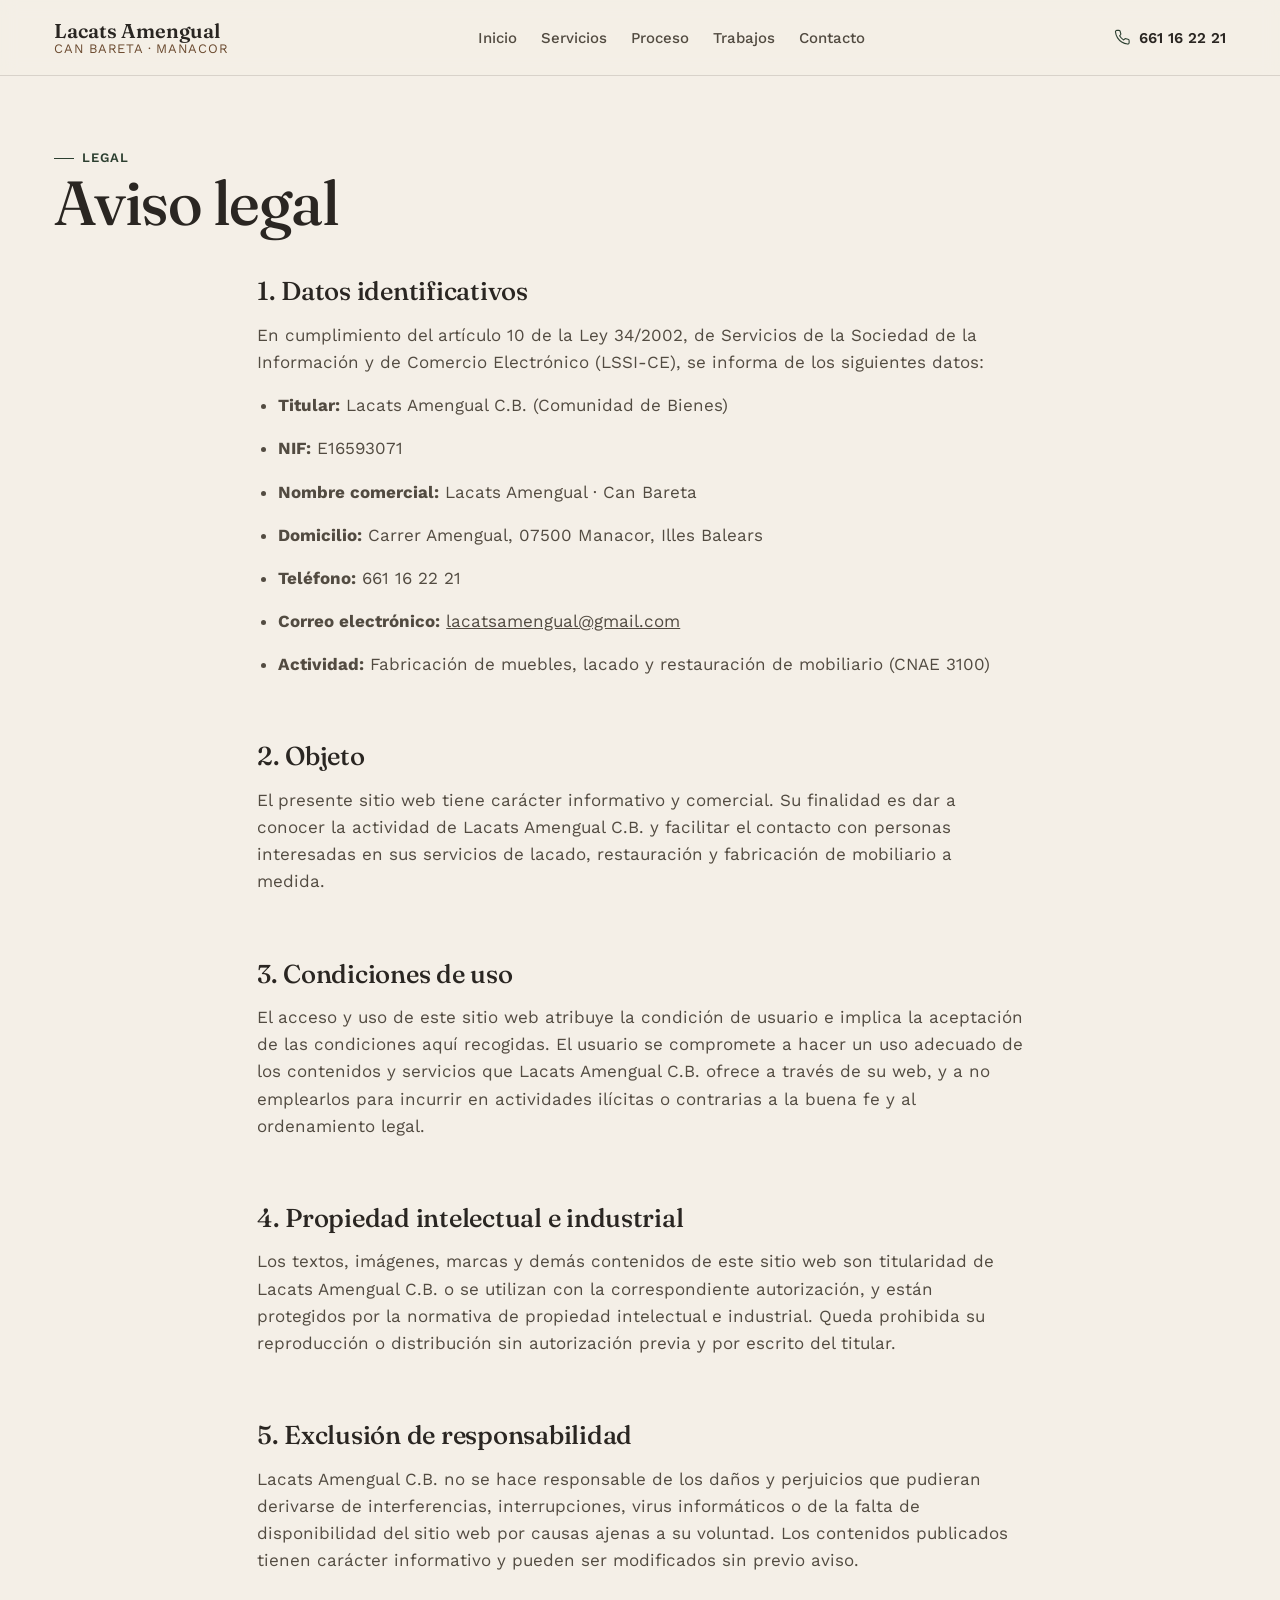
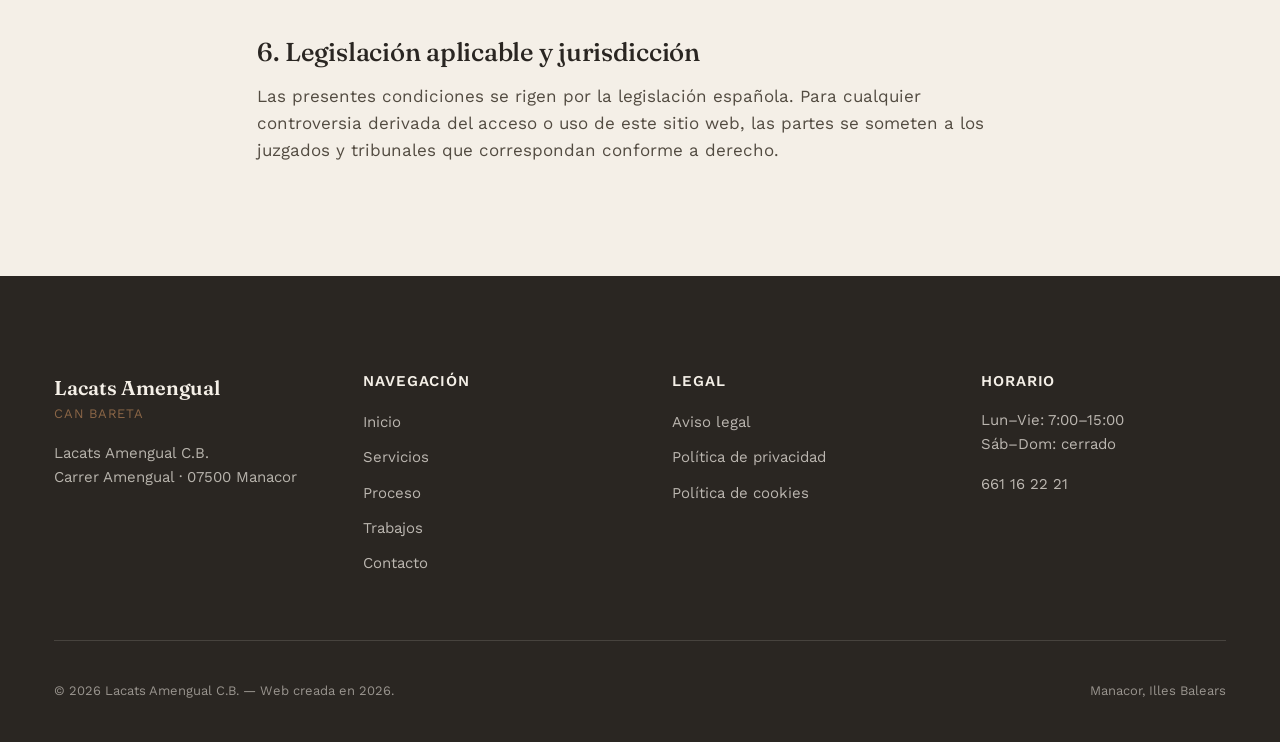
==== commit 79fa4e96: "Corregir la direccion a Carrer Amengual, Manacor La direccion publicada (Carrer Sa Canova, 3) no coi" ====
--- a/aviso-legal.html
+++ b/aviso-legal.html
@@ -67,7 +67,7 @@
       <li><strong>Titular:</strong> Lacats Amengual C.B. (Comunidad de Bienes)</li>
       <li><strong>NIF:</strong> E16593071</li>
       <li><strong>Nombre comercial:</strong> Lacats Amengual · Can Bareta</li>
-      <li><strong>Domicilio:</strong> Carrer Sa Canova, 3, 07500 Manacor, Illes Balears</li>
+      <li><strong>Domicilio:</strong> Carrer Amengual, 07500 Manacor, Illes Balears</li>
       <li><strong>Teléfono:</strong> 661 16 22 21</li>
       <li><strong>Correo electrónico:</strong> <a href="mailto:lacatsamengual@gmail.com">lacatsamengual@gmail.com</a></li>
       <li><strong>Actividad:</strong> Fabricación de muebles, lacado y restauración de mobiliario (CNAE 3100)</li>
@@ -96,7 +96,7 @@
       <div class="footer-brand">
         <span class="brand-name">Lacats Amengual</span>
         <span class="brand-sub">Can Bareta</span>
-        <p>Lacats Amengual C.B.<br>Carrer Sa Canova, 3 · 07500 Manacor</p>
+        <p>Lacats Amengual C.B.<br>Carrer Amengual · 07500 Manacor</p>
       </div>
       <div class="footer-col">
         <h4>Navegación</h4>
